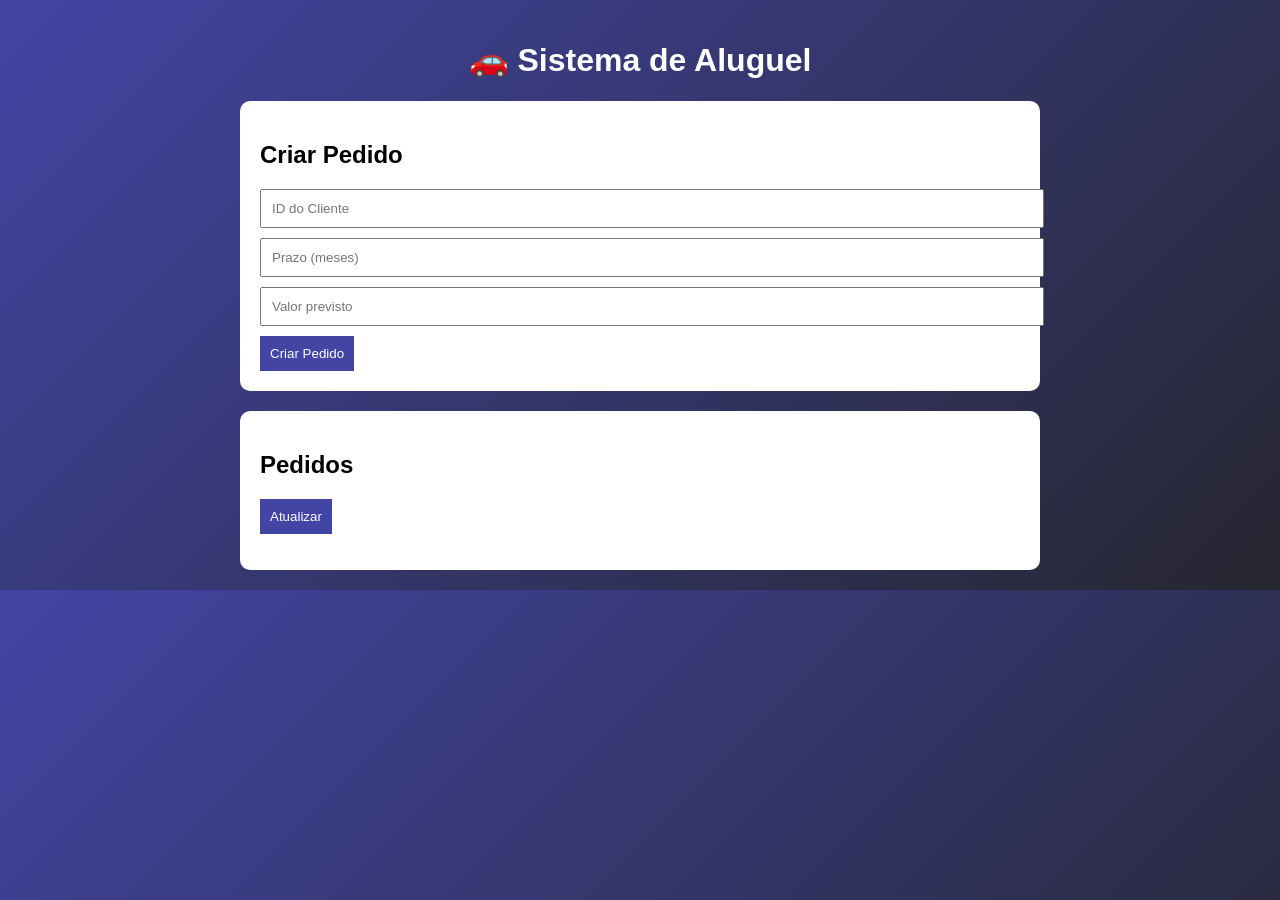
==== aluguelcarros/src/main/resources/static/index.html @ fd9bad23 "[FIX] SpringBoot + Sprint 3" ====
<!DOCTYPE html>
<html lang="pt-BR">
<head>
    <meta charset="UTF-8">
    <title>Aluguel de Carros</title>
    <link rel="stylesheet" href="style.css">
</head>
<body>

<div class="container">

    <h1>🚗 Sistema de Aluguel</h1>

    <div class="card">
        <h2>Criar Pedido</h2>

        <input id="clienteId" placeholder="ID do Cliente">
        <input id="prazo" placeholder="Prazo (meses)">
        <input id="valor" placeholder="Valor previsto">

        <button onclick="criarPedido()">Criar Pedido</button>
    </div>

    <div class="card">
        <h2>Pedidos</h2>
        <button onclick="listarPedidos()">Atualizar</button>

        <ul id="lista"></ul>
    </div>

</div>

<script src="script.js"></script>
</body>
</html>
---- aluguelcarros/src/main/resources/static/style.css ----
body {
    font-family: Arial, sans-serif;
    background: linear-gradient(135deg, #4245A4, #262630);
    color: white;
    margin: 0;
    padding: 0;
}

.container {
    max-width: 800px;
    margin: auto;
    padding: 20px;
}

h1 {
    text-align: center;
}

.card {
    background: white;
    color: black;
    padding: 20px;
    margin-top: 20px;
    border-radius: 10px;
}

input {
    display: block;
    width: 100%;
    margin-bottom: 10px;
    padding: 10px;
}

button {
    padding: 10px;
    background: #4245A4;
    color: white;
    border: none;
    cursor: pointer;
}

button:hover {
    background: #262630;
}

li {
    margin-top: 10px;
    padding: 10px;
    background: #f1f1f1;
    border-radius: 5px;
}
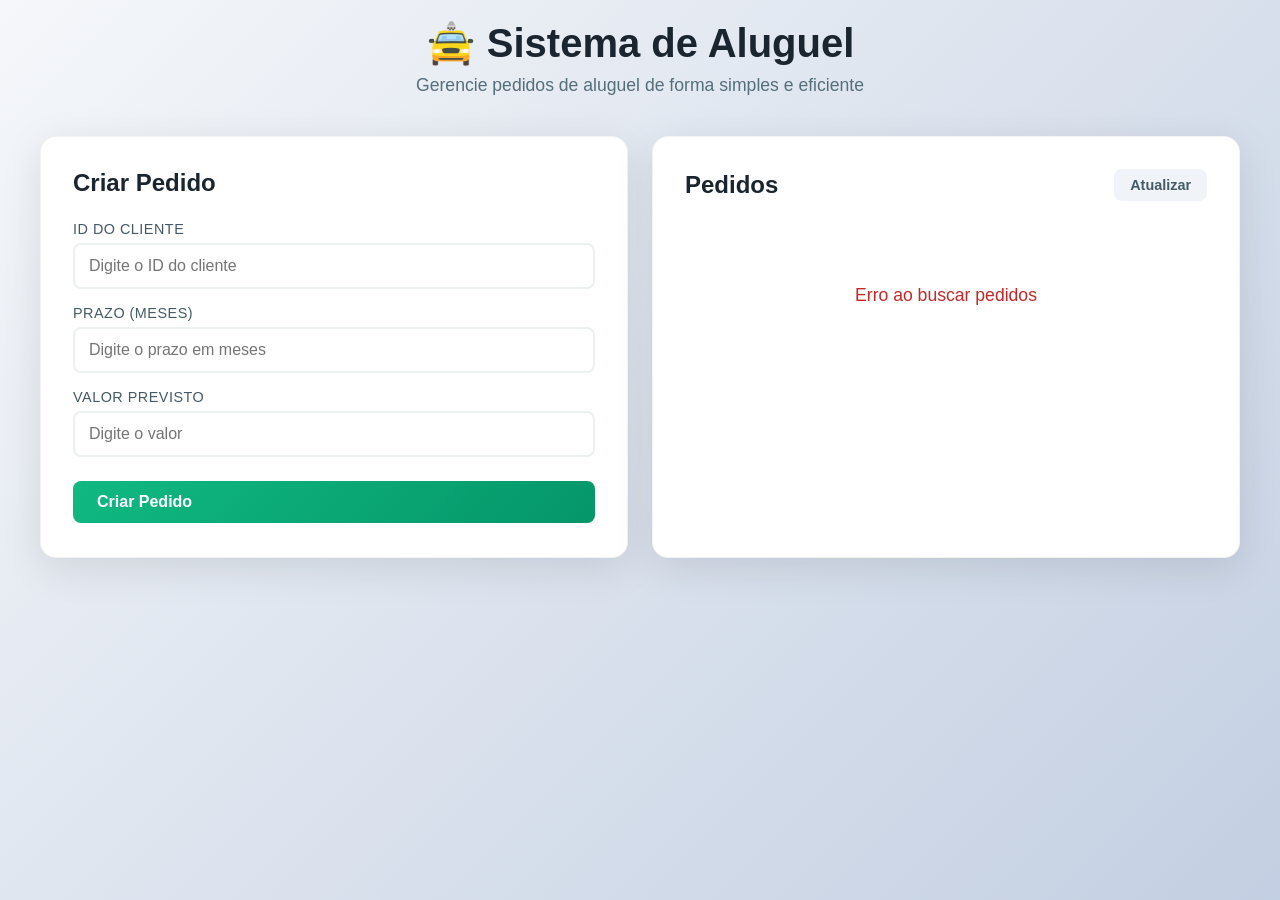
==== commit 6316f8a6: "[FIX] HTML + CSS + JS" ====
--- a/aluguelcarros/src/main/resources/static/index.html
+++ b/aluguelcarros/src/main/resources/static/index.html
@@ -2,32 +2,48 @@
 <html lang="pt-BR">
 <head>
     <meta charset="UTF-8">
+    <meta name="viewport" content="width=device-width, initial-scale=1.0">
     <title>Aluguel de Carros</title>
     <link rel="stylesheet" href="style.css">
 </head>
 <body>
 
 <div class="container">
+    <header>
+        <h1>🚖 Sistema de Aluguel</h1>
+        <p>Gerencie pedidos de aluguel de forma simples e eficiente</p>
+    </header>
 
-    <h1>🚗 Sistema de Aluguel</h1>
+    <div class="content">
+        <div class="card">
+            <h2>Criar Pedido</h2>
 
-    <div class="card">
-        <h2>Criar Pedido</h2>
+            <div class="form-group">
+                <label for="clienteId">ID do Cliente</label>
+                <input type="number" id="clienteId" placeholder="Digite o ID do cliente" min="1">
+            </div>
 
-        <input id="clienteId" placeholder="ID do Cliente">
-        <input id="prazo" placeholder="Prazo (meses)">
-        <input id="valor" placeholder="Valor previsto">
+            <div class="form-group">
+                <label for="prazo">Prazo (meses)</label>
+                <input type="number" id="prazo" placeholder="Digite o prazo em meses" min="1">
+            </div>
 
-        <button onclick="criarPedido()">Criar Pedido</button>
+            <div class="form-group">
+                <label for="valor">Valor Previsto</label>
+                <input type="number" id="valor" placeholder="Digite o valor" min="0" step="0.01">
+            </div>
+
+            <button class="btn btn-create" onclick="criarPedido()">Criar Pedido</button>
+        </div>
+
+        <div class="card">
+            <div class="card-header">
+                <h2>Pedidos</h2>
+                <button class="btn btn-refresh" onclick="listarPedidos()">Atualizar</button>
+            </div>
+            <ul id="lista"></ul>
+        </div>
     </div>
-
-    <div class="card">
-        <h2>Pedidos</h2>
-        <button onclick="listarPedidos()">Atualizar</button>
-
-        <ul id="lista"></ul>
-    </div>
-
 </div>
 
 <script src="script.js"></script>
--- a/aluguelcarros/src/main/resources/static/style.css
+++ b/aluguelcarros/src/main/resources/static/style.css
@@ -1,51 +1,326 @@
-body {
-    font-family: Arial, sans-serif;
-    background: linear-gradient(135deg, #4245A4, #262630);
-    color: white;
+* {
     margin: 0;
     padding: 0;
+    box-sizing: border-box;
+}
+
+body {
+    font-family: -apple-system, BlinkMacSystemFont, 'Segoe UI', 'Roboto', 'Oxygen', 'Ubuntu', 'Cantarell', sans-serif;
+    background: linear-gradient(135deg, #f5f7fa 0%, #c3cfe2 100%);
+    color: #2c3e50;
+    min-height: 100vh;
+    padding: 20px;
 }
 
 .container {
-    max-width: 800px;
-    margin: auto;
-    padding: 20px;
-}
-
-h1 {
+    max-width: 1200px;
+    margin: 0 auto;
+}
+
+header {
     text-align: center;
+    margin-bottom: 40px;
+    animation: slideDown 0.6s ease-out;
+}
+
+header h1 {
+    font-size: 2.5rem;
+    font-weight: 700;
+    color: #1a252f;
+    margin-bottom: 8px;
+    display: flex;
+    align-items: center;
+    justify-content: center;
+    gap: 12px;
+}
+
+header p {
+    font-size: 1.1rem;
+    color: #546e7a;
+    font-weight: 300;
+}
+
+.content {
+    display: grid;
+    grid-template-columns: 1fr 1fr;
+    gap: 24px;
+    margin-bottom: 40px;
+}
+
+@media (max-width: 768px) {
+    .content {
+        grid-template-columns: 1fr;
+    }
+
+    header h1 {
+        font-size: 1.8rem;
+    }
 }
 
 .card {
     background: white;
-    color: black;
+    border-radius: 16px;
+    padding: 32px;
+    box-shadow: 0 10px 40px rgba(0, 0, 0, 0.1);
+    border: 1px solid rgba(0, 0, 0, 0.05);
+    transition: transform 0.3s ease, box-shadow 0.3s ease;
+    animation: slideUp 0.6s ease-out;
+}
+
+.card:hover {
+    transform: translateY(-2px);
+    box-shadow: 0 20px 60px rgba(0, 0, 0, 0.15);
+}
+
+.card h2 {
+    font-size: 1.5rem;
+    color: #1a252f;
+    margin-bottom: 24px;
+    font-weight: 600;
+}
+
+.form-group {
+    margin-bottom: 16px;
+}
+
+label {
+    display: block;
+    font-size: 0.9rem;
+    font-weight: 500;
+    color: #455a64;
+    margin-bottom: 6px;
+    text-transform: uppercase;
+    letter-spacing: 0.5px;
+}
+
+input[type="text"],
+input[type="number"] {
+    width: 100%;
+    padding: 12px 14px;
+    border: 2px solid #ecf0f1;
+    border-radius: 8px;
+    font-size: 1rem;
+    font-family: inherit;
+    transition: border-color 0.3s ease, box-shadow 0.3s ease;
+}
+
+input[type="text"]:focus,
+input[type="number"]:focus {
+    outline: none;
+    border-color: #10b981;
+    box-shadow: 0 0 0 3px rgba(16, 185, 129, 0.1);
+}
+
+.btn {
+    padding: 12px 24px;
+    border: none;
+    border-radius: 8px;
+    font-size: 1rem;
+    font-weight: 600;
+    cursor: pointer;
+    transition: all 0.3s ease;
+    display: inline-flex;
+    align-items: center;
+    gap: 8px;
+    font-family: inherit;
+}
+
+.btn-create {
+    width: 100%;
+    background: linear-gradient(135deg, #10b981 0%, #059669 100%);
+    color: white;
+    margin-top: 8px;
+}
+
+.btn-create:hover:not(:disabled) {
+    transform: translateY(-2px);
+    box-shadow: 0 10px 25px rgba(16, 185, 129, 0.3);
+}
+
+.btn-create:disabled {
+    opacity: 0.7;
+    cursor: not-allowed;
+}
+
+.btn-refresh {
+    background: #f0f4f8;
+    color: #455a64;
+    padding: 8px 16px;
+    font-size: 0.9rem;
+}
+
+.btn-refresh:hover:not(:disabled) {
+    background: #e0e8f0;
+}
+
+.btn-refresh:disabled {
+    opacity: 0.6;
+    cursor: not-allowed;
+}
+
+.card-header {
+    display: flex;
+    align-items: center;
+    justify-content: space-between;
+    margin-bottom: 24px;
+}
+
+.card-header h2 {
+    margin: 0;
+}
+
+#lista {
+    min-height: 300px;
+}
+
+.order-card {
+    background: #f8fafc;
+    border: 1px solid #e2e8f0;
+    border-radius: 12px;
     padding: 20px;
-    margin-top: 20px;
-    border-radius: 10px;
-}
-
-input {
-    display: block;
-    width: 100%;
-    margin-bottom: 10px;
-    padding: 10px;
-}
-
-button {
-    padding: 10px;
-    background: #4245A4;
-    color: white;
-    border: none;
-    cursor: pointer;
-}
-
-button:hover {
-    background: #262630;
-}
-
-li {
-    margin-top: 10px;
-    padding: 10px;
-    background: #f1f1f1;
-    border-radius: 5px;
+    margin-bottom: 16px;
+    transition: all 0.3s ease;
+    animation: fadeIn 0.4s ease-out;
+}
+
+.order-card:hover {
+    border-color: #10b981;
+    box-shadow: 0 8px 24px rgba(16, 185, 129, 0.12);
+    transform: translateY(-1px);
+}
+
+.order-header {
+    display: flex;
+    align-items: center;
+    justify-content: space-between;
+    margin-bottom: 16px;
+    padding-bottom: 12px;
+    border-bottom: 1px solid #e2e8f0;
+}
+
+.order-id {
+    font-weight: 700;
+    color: #1a252f;
+    font-size: 1.1rem;
+}
+
+.status-badge {
+    padding: 6px 12px;
+    border-radius: 20px;
+    font-size: 0.85rem;
+    font-weight: 600;
+    text-transform: uppercase;
+    letter-spacing: 0.5px;
+}
+
+.status-concluido {
+    background: #dcfce7;
+    color: #166534;
+    border: 1px solid #bbf7d0;
+}
+
+.status-pendente {
+    background: #fef3c7;
+    color: #92400e;
+    border: 1px solid #fde68a;
+}
+
+.status-cancelado {
+    background: #fee2e2;
+    color: #991b1b;
+    border: 1px solid #fecaca;
+}
+
+.order-grid {
+    display: grid;
+    grid-template-columns: repeat(auto-fit, minmax(120px, 1fr));
+    gap: 16px;
+}
+
+.order-field {
+    display: flex;
+    flex-direction: column;
+    gap: 4px;
+}
+
+.field-label {
+    font-size: 0.8rem;
+    font-weight: 600;
+    color: #78909c;
+    text-transform: uppercase;
+    letter-spacing: 0.3px;
+}
+
+.field-value {
+    font-size: 1rem;
+    font-weight: 700;
+    color: #1a252f;
+}
+
+.empty-state,
+.error-state {
+    text-align: center;
+    padding: 60px 20px;
+    color: #78909c;
+    font-size: 1.1rem;
+}
+
+.empty-state {
+    color: #90a4ae;
+}
+
+.error-state {
+    color: #c62828;
+}
+
+.loading {
+    display: flex;
+    align-items: center;
+    justify-content: center;
+    padding: 60px 20px;
+}
+
+.spinner {
+    width: 40px;
+    height: 40px;
+    border: 4px solid #ecf0f1;
+    border-top: 4px solid #10b981;
+    border-radius: 50%;
+    animation: spin 0.8s linear infinite;
+}
+
+@keyframes spin {
+    0% { transform: rotate(0deg); }
+    100% { transform: rotate(360deg); }
+}
+
+@keyframes slideDown {
+    from {
+        opacity: 0;
+        transform: translateY(-20px);
+    }
+    to {
+        opacity: 1;
+        transform: translateY(0);
+    }
+}
+
+@keyframes slideUp {
+    from {
+        opacity: 0;
+        transform: translateY(20px);
+    }
+    to {
+        opacity: 1;
+        transform: translateY(0);
+    }
+}
+
+@keyframes fadeIn {
+    from {
+        opacity: 0;
+    }
+    to {
+        opacity: 1;
+    }
 }
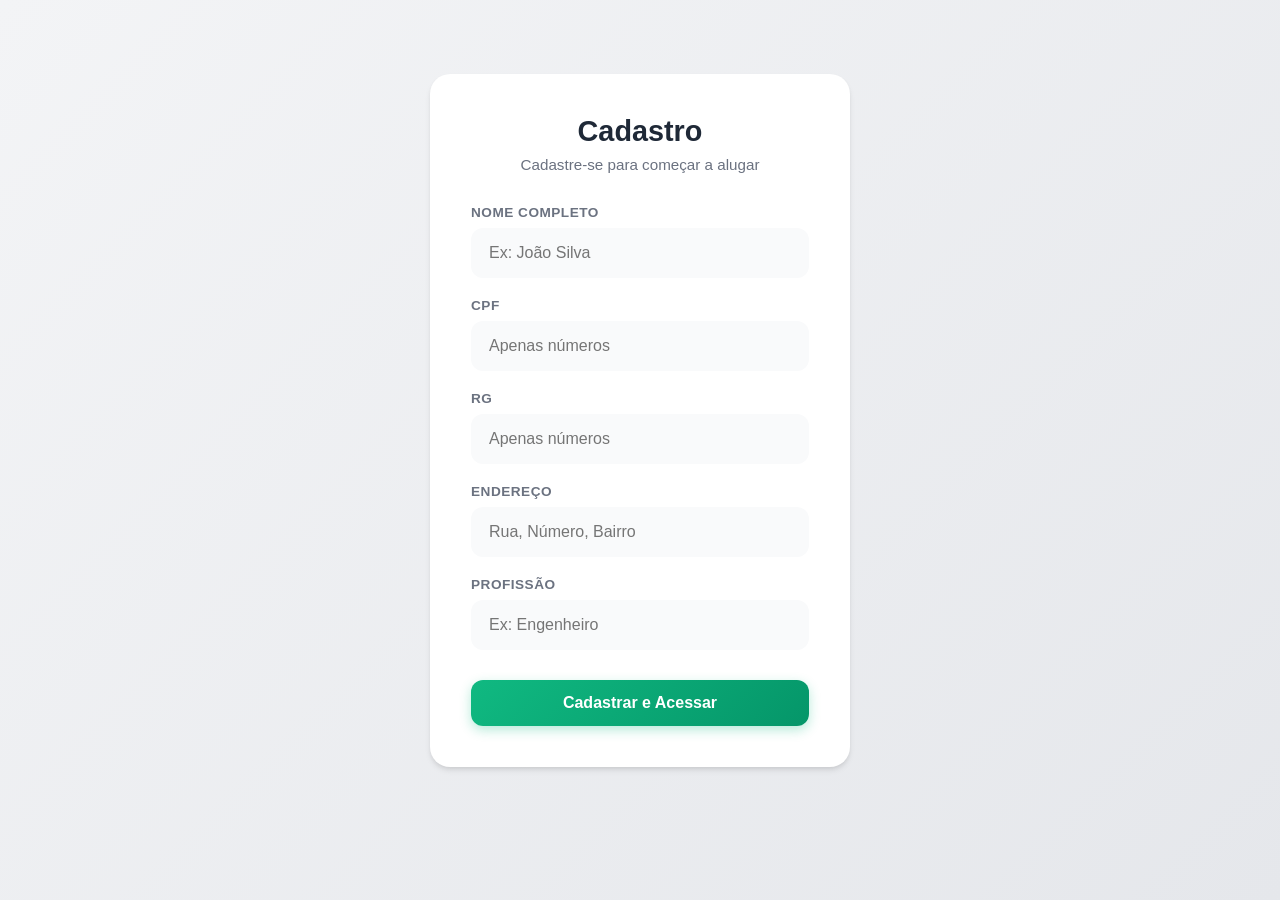
==== commit 5c1c2e33: "[FIX] HTML + CSS + JS" ====
--- a/aluguelcarros/src/main/resources/static/index.html
+++ b/aluguelcarros/src/main/resources/static/index.html
@@ -9,39 +9,75 @@
 <body>
 
 <div class="container">
-    <header>
-        <h1>🚖 Sistema de Aluguel</h1>
-        <p>Gerencie pedidos de aluguel de forma simples e eficiente</p>
-    </header>
 
-    <div class="content">
-        <div class="card">
-            <h2>Criar Pedido</h2>
+    <div id="tela-login" class="card login-card">
+        <div class="login-card-header">
+            <h1>Cadastro</h1>
+            <p>Cadastre-se para começar a alugar</p>
+        </div>
 
-            <div class="form-group">
-                <label for="clienteId">ID do Cliente</label>
-                <input type="number" id="clienteId" placeholder="Digite o ID do cliente" min="1">
+        <div class="form-group">
+            <label for="regNome">Nome Completo</label>
+            <input type="text" id="regNome" placeholder="Ex: João Silva">
+        </div>
+
+        <div class="form-group">
+            <label for="regCpf">CPF</label>
+            <input type="text" id="regCpf" placeholder="Apenas números">
+        </div>
+
+        <div class="form-group">
+            <label for="regRg">RG</label>
+            <input type="text" id="regRg" placeholder="Apenas números">
+        </div>
+
+        <div class="form-group">
+            <label for="regEndereco">Endereço</label>
+            <input type="text" id="regEndereco" placeholder="Rua, Número, Bairro">
+        </div>
+
+        <div class="form-group">
+            <label for="regProfissao">Profissão</label>
+            <input type="text" id="regProfissao" placeholder="Ex: Engenheiro">
+        </div>
+
+        <button class="btn btn-create" onclick="cadastrarEEntrar()">Cadastrar e Acessar</button>
+    </div>
+
+    <div id="tela-principal" class="hidden">
+
+        <header class="dashboard-header">
+            <div>
+                <h1>🚖 Sistema de Aluguel</h1>
+                <p>Olá, <strong id="userNameDisplay"></strong>!</p>
+            </div>
+            <button class="btn-logout" onclick="sairSistema()">Sair</button>
+        </header>
+
+        <div class="content">
+            <div class="card">
+                <h2>Novo Pedido</h2>
+
+                <div class="form-group">
+                    <label for="prazo">Prazo (meses)</label>
+                    <input type="number" id="prazo" placeholder="Digite o prazo em meses" min="1">
+                </div>
+
+                <div class="form-group">
+                    <label for="valor">Valor Previsto (R$)</label>
+                    <input type="number" id="valor" placeholder="Digite o valor" min="0" step="0.01">
+                </div>
+
+                <button class="btn btn-create" onclick="criarPedido()">Criar Pedido</button>
             </div>
 
-            <div class="form-group">
-                <label for="prazo">Prazo (meses)</label>
-                <input type="number" id="prazo" placeholder="Digite o prazo em meses" min="1">
+            <div class="card">
+                <div class="card-header">
+                    <h2>Meus Pedidos</h2>
+                    <button class="btn btn-refresh" onclick="listarPedidos()">Atualizar</button>
+                </div>
+                <div id="lista"></div>
             </div>
-
-            <div class="form-group">
-                <label for="valor">Valor Previsto</label>
-                <input type="number" id="valor" placeholder="Digite o valor" min="0" step="0.01">
-            </div>
-
-            <button class="btn btn-create" onclick="criarPedido()">Criar Pedido</button>
-        </div>
-
-        <div class="card">
-            <div class="card-header">
-                <h2>Pedidos</h2>
-                <button class="btn btn-refresh" onclick="listarPedidos()">Atualizar</button>
-            </div>
-            <ul id="lista"></ul>
         </div>
     </div>
 </div>
--- a/aluguelcarros/src/main/resources/static/style.css
+++ b/aluguelcarros/src/main/resources/static/style.css
@@ -1,3 +1,17 @@
+:root {
+    --primary-color: #10b981;
+    --primary-hover: #059669;
+    --bg-gradient-start: #f3f4f6;
+    --bg-gradient-end: #e5e7eb;
+    --card-bg: #ffffff;
+    --text-main: #1f2937;
+    --text-muted: #6b7280;
+    --border-color: #e5e7eb;
+    --input-bg: #f9fafb;
+    --shadow-sm: 0 4px 6px -1px rgba(0, 0, 0, 0.1), 0 2px 4px -1px rgba(0, 0, 0, 0.06);
+    --shadow-lg: 0 20px 25px -5px rgba(0, 0, 0, 0.1), 0 10px 10px -5px rgba(0, 0, 0, 0.04);
+}
+
 * {
     margin: 0;
     padding: 0;
@@ -5,90 +19,149 @@
 }
 
 body {
-    font-family: -apple-system, BlinkMacSystemFont, 'Segoe UI', 'Roboto', 'Oxygen', 'Ubuntu', 'Cantarell', sans-serif;
-    background: linear-gradient(135deg, #f5f7fa 0%, #c3cfe2 100%);
-    color: #2c3e50;
+    font-family: -apple-system, BlinkMacSystemFont, 'Inter', 'Segoe UI', 'Roboto', sans-serif;
+    background: linear-gradient(135deg, var(--bg-gradient-start) 0%, var(--bg-gradient-end) 100%);
+    color: var(--text-main);
     min-height: 100vh;
     padding: 20px;
+    display: flex;
+    flex-direction: column;
 }
 
 .container {
     max-width: 1200px;
+    width: 100%;
     margin: 0 auto;
-}
-
-header {
-    text-align: center;
-    margin-bottom: 40px;
-    animation: slideDown 0.6s ease-out;
-}
-
-header h1 {
-    font-size: 2.5rem;
-    font-weight: 700;
-    color: #1a252f;
-    margin-bottom: 8px;
-    display: flex;
-    align-items: center;
-    justify-content: center;
-    gap: 12px;
-}
-
-header p {
-    font-size: 1.1rem;
-    color: #546e7a;
-    font-weight: 300;
+    flex: 1;
+}
+
+.hidden {
+    display: none !important;
+}
+
+#tela-principal {
+    animation: fadeIn 0.5s ease-out;
+}
+
+/* Novo Header e Botão de Sair */
+.dashboard-header {
+    display: flex;
+    justify-content: space-between;
+    align-items: center;
+    background: var(--card-bg);
+    padding: 24px 32px;
+    border-radius: 20px;
+    box-shadow: var(--shadow-sm);
+    margin-bottom: 32px;
+    border: 1px solid rgba(255, 255, 255, 0.5);
+}
+
+.dashboard-header h1 {
+    font-size: 1.6rem;
+    font-weight: 800;
+    color: var(--text-main);
+    margin-bottom: 4px;
+}
+
+.dashboard-header p {
+    font-size: 1rem;
+    color: var(--text-muted);
+}
+
+.btn-logout {
+    background: #fff1f2;
+    color: #e11d48;
+    border: 1px solid #fecdd3;
+    padding: 10px 24px;
+    border-radius: 12px;
+    font-weight: 600;
+    font-size: 0.95rem;
+    cursor: pointer;
+    transition: all 0.2s ease;
+}
+
+.btn-logout:hover {
+    background: #ffe4e6;
+    border-color: #fb7185;
+    transform: translateY(-2px);
+    box-shadow: 0 4px 12px rgba(225, 29, 72, 0.15);
+}
+
+.btn-logout:active {
+    transform: translateY(0);
 }
 
 .content {
     display: grid;
-    grid-template-columns: 1fr 1fr;
-    gap: 24px;
-    margin-bottom: 40px;
-}
-
-@media (max-width: 768px) {
+    grid-template-columns: 350px 1fr;
+    gap: 30px;
+    align-items: start;
+}
+
+@media (max-width: 860px) {
     .content {
         grid-template-columns: 1fr;
     }
-
-    header h1 {
-        font-size: 1.8rem;
-    }
 }
 
 .card {
-    background: white;
-    border-radius: 16px;
+    background: var(--card-bg);
+    border-radius: 20px;
     padding: 32px;
-    box-shadow: 0 10px 40px rgba(0, 0, 0, 0.1);
-    border: 1px solid rgba(0, 0, 0, 0.05);
+    box-shadow: var(--shadow-sm);
+    border: 1px solid rgba(255, 255, 255, 0.5);
     transition: transform 0.3s ease, box-shadow 0.3s ease;
+}
+
+.card:hover {
+    box-shadow: var(--shadow-lg);
+}
+
+.card h2 {
+    font-size: 1.4rem;
+    color: var(--text-main);
+    margin-bottom: 24px;
+    font-weight: 700;
+}
+
+/* Card de Login/Cadastro */
+.login-card {
+    max-width: 420px;
+    margin: 6vh auto;
+    padding: 40px;
     animation: slideUp 0.6s ease-out;
 }
 
-.card:hover {
-    transform: translateY(-2px);
-    box-shadow: 0 20px 60px rgba(0, 0, 0, 0.15);
-}
-
-.card h2 {
-    font-size: 1.5rem;
-    color: #1a252f;
-    margin-bottom: 24px;
-    font-weight: 600;
+.login-card-header {
+    text-align: center;
+    margin-bottom: 32px;
+    display: flex;
+    flex-direction: column;
+    align-items: center;
+}
+
+.login-card-header h1 {
+    font-size: 1.8rem;
+    color: var(--text-main);
+    margin-bottom: 8px;
+    width: 100%;
+}
+
+.login-card-header p {
+    color: var(--text-muted);
+    font-size: 0.95rem;
 }
 
 .form-group {
-    margin-bottom: 16px;
+    margin-bottom: 20px;
 }
 
 label {
     display: block;
-    font-size: 0.9rem;
-    font-weight: 500;
-    color: #455a64;
-    margin-bottom: 6px;
+    font-size: 0.85rem;
+    font-weight: 600;
+    color: var(--text-muted);
+    margin-bottom: 8px;
     text-transform: uppercase;
     letter-spacing: 0.5px;
 }
@@ -96,66 +169,66 @@
 input[type="text"],
 input[type="number"] {
     width: 100%;
-    padding: 12px 14px;
-    border: 2px solid #ecf0f1;
-    border-radius: 8px;
+    padding: 14px 16px;
+    background-color: var(--input-bg);
+    border: 2px solid transparent;
+    border-radius: 12px;
     font-size: 1rem;
-    font-family: inherit;
-    transition: border-color 0.3s ease, box-shadow 0.3s ease;
+    color: var(--text-main);
+    transition: all 0.3s ease;
 }
 
 input[type="text"]:focus,
 input[type="number"]:focus {
     outline: none;
-    border-color: #10b981;
-    box-shadow: 0 0 0 3px rgba(16, 185, 129, 0.1);
+    background-color: #fff;
+    border-color: var(--primary-color);
+    box-shadow: 0 0 0 4px rgba(16, 185, 129, 0.1);
 }
 
 .btn {
-    padding: 12px 24px;
+    padding: 14px 24px;
     border: none;
-    border-radius: 8px;
+    border-radius: 12px;
     font-size: 1rem;
     font-weight: 600;
     cursor: pointer;
-    transition: all 0.3s ease;
+    transition: all 0.2s ease;
     display: inline-flex;
     align-items: center;
+    justify-content: center;
     gap: 8px;
-    font-family: inherit;
 }
 
 .btn-create {
     width: 100%;
-    background: linear-gradient(135deg, #10b981 0%, #059669 100%);
+    background: linear-gradient(135deg, var(--primary-color) 0%, var(--primary-hover) 100%);
     color: white;
-    margin-top: 8px;
+    margin-top: 10px;
+    box-shadow: 0 4px 12px rgba(16, 185, 129, 0.3);
 }
 
 .btn-create:hover:not(:disabled) {
     transform: translateY(-2px);
-    box-shadow: 0 10px 25px rgba(16, 185, 129, 0.3);
+    box-shadow: 0 6px 16px rgba(16, 185, 129, 0.4);
 }
 
 .btn-create:disabled {
     opacity: 0.7;
     cursor: not-allowed;
+    transform: none;
 }
 
 .btn-refresh {
-    background: #f0f4f8;
-    color: #455a64;
-    padding: 8px 16px;
+    background: var(--input-bg);
+    color: var(--text-main);
+    padding: 10px 20px;
     font-size: 0.9rem;
+    border: 1px solid var(--border-color);
 }
 
 .btn-refresh:hover:not(:disabled) {
-    background: #e0e8f0;
-}
-
-.btn-refresh:disabled {
-    opacity: 0.6;
-    cursor: not-allowed;
+    background: #e5e7eb;
 }
 
 .card-header {
@@ -163,6 +236,8 @@
     align-items: center;
     justify-content: space-between;
     margin-bottom: 24px;
+    padding-bottom: 16px;
+    border-bottom: 1px solid var(--border-color);
 }
 
 .card-header h2 {
@@ -170,157 +245,110 @@
 }
 
 #lista {
-    min-height: 300px;
+    min-height: 200px;
+    display: flex;
+    flex-direction: column;
+    gap: 16px;
 }
 
 .order-card {
-    background: #f8fafc;
-    border: 1px solid #e2e8f0;
-    border-radius: 12px;
-    padding: 20px;
-    margin-bottom: 16px;
+    background: #fff;
+    border: 1px solid var(--border-color);
+    border-radius: 16px;
+    padding: 24px;
     transition: all 0.3s ease;
     animation: fadeIn 0.4s ease-out;
 }
 
 .order-card:hover {
-    border-color: #10b981;
-    box-shadow: 0 8px 24px rgba(16, 185, 129, 0.12);
-    transform: translateY(-1px);
+    border-color: var(--primary-color);
+    box-shadow: var(--shadow-sm);
+    transform: translateX(4px);
 }
 
 .order-header {
     display: flex;
     align-items: center;
     justify-content: space-between;
-    margin-bottom: 16px;
-    padding-bottom: 12px;
-    border-bottom: 1px solid #e2e8f0;
+    margin-bottom: 20px;
 }
 
 .order-id {
+    font-weight: 800;
+    color: var(--text-main);
+    font-size: 1.15rem;
+}
+
+.status-badge {
+    padding: 6px 14px;
+    border-radius: 20px;
+    font-size: 0.8rem;
     font-weight: 700;
-    color: #1a252f;
-    font-size: 1.1rem;
-}
-
-.status-badge {
-    padding: 6px 12px;
-    border-radius: 20px;
-    font-size: 0.85rem;
-    font-weight: 600;
     text-transform: uppercase;
     letter-spacing: 0.5px;
 }
 
-.status-concluido {
-    background: #dcfce7;
-    color: #166534;
-    border: 1px solid #bbf7d0;
-}
-
-.status-pendente {
-    background: #fef3c7;
-    color: #92400e;
-    border: 1px solid #fde68a;
-}
-
-.status-cancelado {
-    background: #fee2e2;
-    color: #991b1b;
-    border: 1px solid #fecaca;
-}
+.status-concluido { background: #dcfce7; color: #166534; }
+.status-pendente { background: #fef3c7; color: #92400e; }
+.status-cancelado { background: #fee2e2; color: #991b1b; }
+.status-ativo { background: #dbeafe; color: #1e40af; }
 
 .order-grid {
     display: grid;
-    grid-template-columns: repeat(auto-fit, minmax(120px, 1fr));
-    gap: 16px;
+    grid-template-columns: repeat(auto-fit, minmax(100px, 1fr));
+    gap: 20px;
+    padding-top: 16px;
+    border-top: 1px dashed var(--border-color);
 }
 
 .order-field {
     display: flex;
     flex-direction: column;
-    gap: 4px;
+    gap: 6px;
 }
 
 .field-label {
-    font-size: 0.8rem;
-    font-weight: 600;
-    color: #78909c;
+    font-size: 0.75rem;
+    font-weight: 700;
+    color: var(--text-muted);
     text-transform: uppercase;
-    letter-spacing: 0.3px;
 }
 
 .field-value {
-    font-size: 1rem;
+    font-size: 1.1rem;
     font-weight: 700;
-    color: #1a252f;
-}
-
-.empty-state,
-.error-state {
+    color: var(--text-main);
+}
+
+.empty-state, .error-state {
     text-align: center;
-    padding: 60px 20px;
-    color: #78909c;
-    font-size: 1.1rem;
-}
-
-.empty-state {
-    color: #90a4ae;
-}
-
-.error-state {
-    color: #c62828;
-}
+    padding: 40px 20px;
+    font-size: 1.05rem;
+    font-weight: 500;
+    background: var(--input-bg);
+    border-radius: 12px;
+    border: 1px dashed #d1d5db;
+}
+
+.empty-state { color: var(--text-muted); }
+.error-state { color: #ef4444; border-color: #fca5a5; background: #fef2f2; }
 
 .loading {
     display: flex;
     align-items: center;
     justify-content: center;
-    padding: 60px 20px;
+    padding: 40px;
 }
 
 .spinner {
-    width: 40px;
-    height: 40px;
-    border: 4px solid #ecf0f1;
-    border-top: 4px solid #10b981;
+    width: 36px;
+    height: 36px;
+    border: 3px solid #e5e7eb;
+    border-top: 3px solid var(--primary-color);
     border-radius: 50%;
     animation: spin 0.8s linear infinite;
 }
 
-@keyframes spin {
-    0% { transform: rotate(0deg); }
-    100% { transform: rotate(360deg); }
-}
-
-@keyframes slideDown {
-    from {
-        opacity: 0;
-        transform: translateY(-20px);
-    }
-    to {
-        opacity: 1;
-        transform: translateY(0);
-    }
-}
-
-@keyframes slideUp {
-    from {
-        opacity: 0;
-        transform: translateY(20px);
-    }
-    to {
-        opacity: 1;
-        transform: translateY(0);
-    }
-}
-
-@keyframes fadeIn {
-    from {
-        opacity: 0;
-    }
-    to {
-        opacity: 1;
-    }
-}+@keyframes spin { 100% { transform: rotate(360deg); } }
+@keyframes slideUp { from { opacity: 0; transform: translateY(30px); } to { opacity: 1; transform: translateY(0); } }
+@keyframes fadeIn { from { opacity: 0; } to { opacity: 1; } }
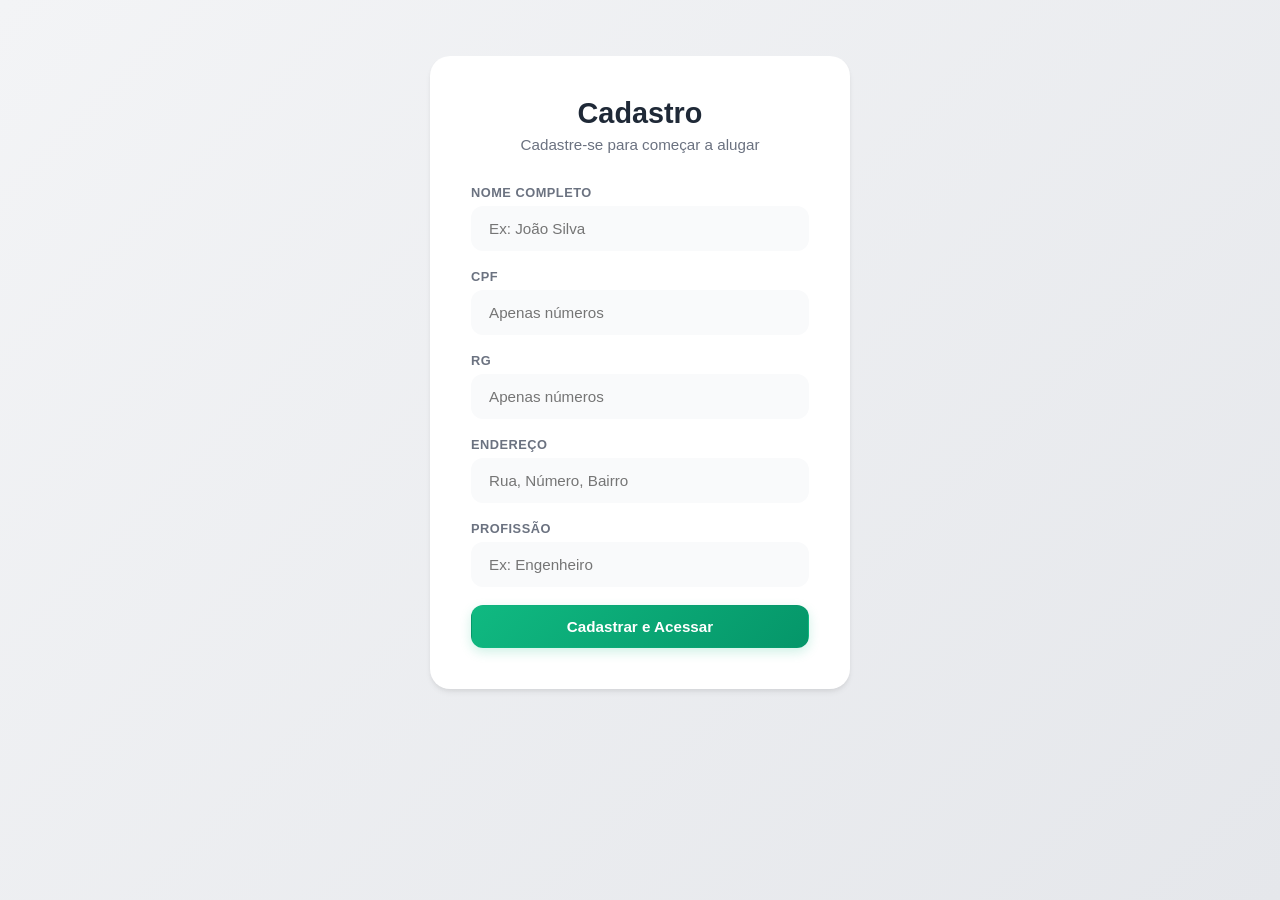
==== commit 562e1e95: "[FIX] CRUD do Cliente - HTML" ====
--- a/aluguelcarros/src/main/resources/static/index.html
+++ b/aluguelcarros/src/main/resources/static/index.html
@@ -3,7 +3,7 @@
 <head>
     <meta charset="UTF-8">
     <meta name="viewport" content="width=device-width, initial-scale=1.0">
-    <title>Aluguel de Carros</title>
+    <title>Aluguel de Carros - Dashboard</title>
     <link rel="stylesheet" href="style.css">
 </head>
 <body>
@@ -41,44 +41,85 @@
             <input type="text" id="regProfissao" placeholder="Ex: Engenheiro">
         </div>
 
-        <button class="btn btn-create" onclick="cadastrarEEntrar()">Cadastrar e Acessar</button>
+        <button class="btn btn-primary btn-full" onclick="cadastrarEEntrar()">Cadastrar e Acessar</button>
     </div>
 
     <div id="tela-principal" class="hidden">
 
         <header class="dashboard-header">
             <div>
-                <h1>🚖 Sistema de Aluguel</h1>
+                <h1>Sistema de Aluguel</h1>
                 <p>Olá, <strong id="userNameDisplay"></strong>!</p>
             </div>
-            <button class="btn-logout" onclick="sairSistema()">Sair</button>
+            <div class="header-actions">
+                <button class="btn btn-secondary" onclick="abrirPerfil()">Meu Perfil</button>
+                <button class="btn-logout" onclick="sairSistema()">Sair</button>
+            </div>
         </header>
 
-        <div class="content">
+        <div id="dashboard-content" class="content">
             <div class="card">
                 <h2>Novo Pedido</h2>
-
                 <div class="form-group">
                     <label for="prazo">Prazo (meses)</label>
                     <input type="number" id="prazo" placeholder="Digite o prazo em meses" min="1">
                 </div>
-
                 <div class="form-group">
                     <label for="valor">Valor Previsto (R$)</label>
                     <input type="number" id="valor" placeholder="Digite o valor" min="0" step="0.01">
                 </div>
-
-                <button class="btn btn-create" onclick="criarPedido()">Criar Pedido</button>
+                <button class="btn btn-primary btn-full" onclick="criarPedido()">Criar Pedido</button>
             </div>
 
             <div class="card">
                 <div class="card-header">
                     <h2>Meus Pedidos</h2>
-                    <button class="btn btn-refresh" onclick="listarPedidos()">Atualizar</button>
+                    <button class="btn btn-secondary btn-sm" onclick="listarPedidos()">Atualizar Lista</button>
                 </div>
                 <div id="lista"></div>
             </div>
         </div>
+
+        <div id="tela-perfil" class="hidden">
+            <div class="card card-profile">
+                <div class="card-header">
+                    <h2>Meus Dados</h2>
+                    <button class="btn btn-secondary btn-sm" onclick="voltarDashboard()">Voltar</button>
+                </div>
+
+                <div class="form-group">
+                    <label for="editNome">Nome Completo</label>
+                    <input type="text" id="editNome">
+                </div>
+
+                <div class="form-group row-2">
+                    <div class="form-group">
+                        <label for="editCpf">CPF</label>
+                        <input type="text" id="editCpf">
+                    </div>
+                    <div class="form-group">
+                        <label for="editRg">RG</label>
+                        <input type="text" id="editRg">
+                    </div>
+                </div>
+
+                <div class="form-group">
+                    <label for="editEndereco">Endereço</label>
+                    <input type="text" id="editEndereco">
+                </div>
+
+                <div class="form-group">
+                    <label for="editProfissao">Profissão</label>
+                    <input type="text" id="editProfissao">
+                </div>
+
+                <div class="profile-actions">
+                    <button class="btn btn-primary action-save" onclick="salvarPerfil()">Salvar</button>
+                    <button class="btn btn-danger action-delete" onclick="excluirConta()">Excluir Minha Conta</button>
+                </div>
+            </div>
+        </div>
+
     </div>
 </div>
 
--- a/aluguelcarros/src/main/resources/static/style.css
+++ b/aluguelcarros/src/main/resources/static/style.css
@@ -1,15 +1,26 @@
 :root {
-    --primary-color: #10b981;
+    --primary: #10b981;
     --primary-hover: #059669;
-    --bg-gradient-start: #f3f4f6;
+    --secondary: #6b7280;
+    --secondary-hover: #4b5563;
+    --secondary-bg: #f3f4f6;
+    --danger: #ef4444;
+    --danger-hover: #dc2626;
+    --danger-bg: #fef2f2;
+
+    --bg-body: #f3f4f6;
     --bg-gradient-end: #e5e7eb;
     --card-bg: #ffffff;
     --text-main: #1f2937;
     --text-muted: #6b7280;
     --border-color: #e5e7eb;
     --input-bg: #f9fafb;
-    --shadow-sm: 0 4px 6px -1px rgba(0, 0, 0, 0.1), 0 2px 4px -1px rgba(0, 0, 0, 0.06);
+
+    --radius-md: 12px;
+    --radius-lg: 20px;
+    --shadow-sm: 0 4px 6px -1px rgba(0, 0, 0, 0.07), 0 2px 4px -1px rgba(0, 0, 0, 0.05);
     --shadow-lg: 0 20px 25px -5px rgba(0, 0, 0, 0.1), 0 10px 10px -5px rgba(0, 0, 0, 0.04);
+    --transition: all 0.2s ease;
 }
 
 * {
@@ -19,13 +30,12 @@
 }
 
 body {
-    font-family: -apple-system, BlinkMacSystemFont, 'Inter', 'Segoe UI', 'Roboto', sans-serif;
-    background: linear-gradient(135deg, var(--bg-gradient-start) 0%, var(--bg-gradient-end) 100%);
+    font-family: -apple-system, BlinkMacSystemFont, 'Inter', 'Segoe UI', sans-serif;
+    background: linear-gradient(135deg, var(--bg-body) 0%, var(--bg-gradient-end) 100%);
     color: var(--text-main);
     min-height: 100vh;
     padding: 20px;
     display: flex;
-    flex-direction: column;
 }
 
 .container {
@@ -39,196 +49,28 @@
     display: none !important;
 }
 
-#tela-principal {
-    animation: fadeIn 0.5s ease-out;
-}
-
-/* Novo Header e Botão de Sair */
-.dashboard-header {
-    display: flex;
-    justify-content: space-between;
-    align-items: center;
-    background: var(--card-bg);
-    padding: 24px 32px;
-    border-radius: 20px;
-    box-shadow: var(--shadow-sm);
-    margin-bottom: 32px;
-    border: 1px solid rgba(255, 255, 255, 0.5);
-}
-
-.dashboard-header h1 {
-    font-size: 1.6rem;
-    font-weight: 800;
-    color: var(--text-main);
-    margin-bottom: 4px;
-}
-
-.dashboard-header p {
-    font-size: 1rem;
-    color: var(--text-muted);
-}
-
-.btn-logout {
-    background: #fff1f2;
-    color: #e11d48;
-    border: 1px solid #fecdd3;
-    padding: 10px 24px;
-    border-radius: 12px;
-    font-weight: 600;
-    font-size: 0.95rem;
-    cursor: pointer;
-    transition: all 0.2s ease;
-}
-
-.btn-logout:hover {
-    background: #ffe4e6;
-    border-color: #fb7185;
-    transform: translateY(-2px);
-    box-shadow: 0 4px 12px rgba(225, 29, 72, 0.15);
-}
-
-.btn-logout:active {
-    transform: translateY(0);
-}
-
-.content {
-    display: grid;
-    grid-template-columns: 350px 1fr;
-    gap: 30px;
-    align-items: start;
-}
-
-@media (max-width: 860px) {
-    .content {
-        grid-template-columns: 1fr;
-    }
-}
+@keyframes fadeIn { from { opacity: 0; } to { opacity: 1; } }
+@keyframes slideUp { from { opacity: 0; transform: translateY(20px); } to { opacity: 1; transform: translateY(0); } }
+
+#tela-principal { animation: fadeIn 0.4s ease-out; }
 
 .card {
     background: var(--card-bg);
-    border-radius: 20px;
+    border-radius: var(--radius-lg);
     padding: 32px;
     box-shadow: var(--shadow-sm);
     border: 1px solid rgba(255, 255, 255, 0.5);
-    transition: transform 0.3s ease, box-shadow 0.3s ease;
-}
-
-.card:hover {
-    box-shadow: var(--shadow-lg);
-}
+    transition: var(--transition);
+}
+
+.card:hover { box-shadow: var(--shadow-lg); }
 
 .card h2 {
-    font-size: 1.4rem;
+    font-size: 1.35rem;
     color: var(--text-main);
     margin-bottom: 24px;
     font-weight: 700;
-}
-
-/* Card de Login/Cadastro */
-.login-card {
-    max-width: 420px;
-    margin: 6vh auto;
-    padding: 40px;
-    animation: slideUp 0.6s ease-out;
-}
-
-.login-card-header {
-    text-align: center;
-    margin-bottom: 32px;
-    display: flex;
-    flex-direction: column;
-    align-items: center;
-}
-
-.login-card-header h1 {
-    font-size: 1.8rem;
-    color: var(--text-main);
-    margin-bottom: 8px;
-    width: 100%;
-}
-
-.login-card-header p {
-    color: var(--text-muted);
-    font-size: 0.95rem;
-}
-
-.form-group {
-    margin-bottom: 20px;
-}
-
-label {
-    display: block;
-    font-size: 0.85rem;
-    font-weight: 600;
-    color: var(--text-muted);
-    margin-bottom: 8px;
-    text-transform: uppercase;
-    letter-spacing: 0.5px;
-}
-
-input[type="text"],
-input[type="number"] {
-    width: 100%;
-    padding: 14px 16px;
-    background-color: var(--input-bg);
-    border: 2px solid transparent;
-    border-radius: 12px;
-    font-size: 1rem;
-    color: var(--text-main);
-    transition: all 0.3s ease;
-}
-
-input[type="text"]:focus,
-input[type="number"]:focus {
-    outline: none;
-    background-color: #fff;
-    border-color: var(--primary-color);
-    box-shadow: 0 0 0 4px rgba(16, 185, 129, 0.1);
-}
-
-.btn {
-    padding: 14px 24px;
-    border: none;
-    border-radius: 12px;
-    font-size: 1rem;
-    font-weight: 600;
-    cursor: pointer;
-    transition: all 0.2s ease;
-    display: inline-flex;
-    align-items: center;
-    justify-content: center;
-    gap: 8px;
-}
-
-.btn-create {
-    width: 100%;
-    background: linear-gradient(135deg, var(--primary-color) 0%, var(--primary-hover) 100%);
-    color: white;
-    margin-top: 10px;
-    box-shadow: 0 4px 12px rgba(16, 185, 129, 0.3);
-}
-
-.btn-create:hover:not(:disabled) {
-    transform: translateY(-2px);
-    box-shadow: 0 6px 16px rgba(16, 185, 129, 0.4);
-}
-
-.btn-create:disabled {
-    opacity: 0.7;
-    cursor: not-allowed;
-    transform: none;
-}
-
-.btn-refresh {
-    background: var(--input-bg);
-    color: var(--text-main);
-    padding: 10px 20px;
-    font-size: 0.9rem;
-    border: 1px solid var(--border-color);
-}
-
-.btn-refresh:hover:not(:disabled) {
-    background: #e5e7eb;
+    letter-spacing: -0.5px;
 }
 
 .card-header {
@@ -240,12 +82,204 @@
     border-bottom: 1px solid var(--border-color);
 }
 
-.card-header h2 {
-    margin: 0;
+.card-header h2 { margin: 0; }
+
+.btn {
+    padding: 12px 24px;
+    border: 1px solid transparent;
+    border-radius: var(--radius-md);
+    font-size: 0.95rem;
+    font-weight: 600;
+    cursor: pointer;
+    transition: var(--transition);
+    display: inline-flex;
+    align-items: center;
+    justify-content: center;
+    gap: 8px;
+    font-family: inherit;
+}
+
+.btn:active { transform: translateY(1px); }
+.btn:disabled { opacity: 0.6; cursor: not-allowed; transform: none !important; }
+
+.btn-full { width: 100%; }
+.btn-sm { padding: 8px 16px; font-size: 0.85rem; }
+
+.btn-primary {
+    background: linear-gradient(135deg, var(--primary) 0%, var(--primary-hover) 100%);
+    color: white;
+    box-shadow: 0 4px 12px rgba(16, 185, 129, 0.2);
+}
+
+.btn-primary:hover:not(:disabled) {
+    box-shadow: 0 6px 16px rgba(16, 185, 129, 0.3);
+    transform: translateY(-1px);
+}
+
+.btn-secondary {
+    background-color: var(--secondary-bg);
+    color: var(--text-main);
+    border-color: var(--border-color);
+}
+
+.btn-secondary:hover:not(:disabled) {
+    background-color: #e5e7eb;
+    border-color: #d1d5db;
+}
+
+.btn-danger {
+    background-color: var(--danger-bg);
+    color: var(--danger);
+    border-color: #fecaca;
+}
+
+.btn-danger:hover:not(:disabled) {
+    background-color: #fee2e2;
+    border-color: #f87171;
+    transform: translateY(-1px);
+    box-shadow: 0 4px 12px rgba(239, 68, 68, 0.1);
+}
+
+.btn-logout {
+    background: none;
+    border: none;
+    color: #e11d48;
+    font-weight: 600;
+    font-size: 0.95rem;
+    cursor: pointer;
+    padding: 8px;
+    transition: var(--transition);
+    border-radius: 8px;
+}
+
+.btn-logout:hover { background-color: #fff1f2; }
+
+.dashboard-header {
+    display: flex;
+    justify-content: space-between;
+    align-items: center;
+    background: var(--card-bg);
+    padding: 20px 32px;
+    border-radius: var(--radius-lg);
+    box-shadow: var(--shadow-sm);
+    margin-bottom: 32px;
+    border: 1px solid rgba(255, 255, 255, 0.5);
+}
+
+.dashboard-header h1 {
+    font-size: 1.5rem;
+    font-weight: 800;
+    color: var(--text-main);
+    margin-bottom: 2px;
+    letter-spacing: -0.5px;
+}
+
+.dashboard-header p {
+    font-size: 0.95rem;
+    color: var(--text-muted);
+}
+
+.header-actions {
+    display: flex;
+    align-items: center;
+    gap: 16px;
+}
+
+.content {
+    display: grid;
+    grid-template-columns: 320px 1fr;
+    gap: 30px;
+    align-items: start;
+}
+
+@media (max-width: 860px) {
+    .content { grid-template-columns: 1fr; }
+}
+
+.form-group { margin-bottom: 18px; }
+
+.form-group.row-2 {
+    display: grid;
+    grid-template-columns: 1fr 1fr;
+    gap: 16px;
+}
+
+label {
+    display: block;
+    font-size: 0.8rem;
+    font-weight: 600;
+    color: var(--text-muted);
+    margin-bottom: 6px;
+    text-transform: uppercase;
+    letter-spacing: 0.5px;
+}
+
+input {
+    width: 100%;
+    padding: 12px 16px;
+    background-color: var(--input-bg);
+    border: 2px solid transparent;
+    border-radius: var(--radius-md);
+    font-size: 0.95rem;
+    color: var(--text-main);
+    transition: var(--transition);
+    font-family: inherit;
+}
+
+input:focus {
+    outline: none;
+    background-color: #fff;
+    border-color: var(--primary);
+    box-shadow: 0 0 0 4px rgba(16, 185, 129, 0.1);
+}
+
+.login-card {
+    max-width: 420px;
+    margin: 4vh auto;
+    padding: 40px;
+    animation: slideUp 0.5s ease-out;
+}
+
+.login-card-header {
+    text-align: center;
+    margin-bottom: 32px;
+}
+
+.login-card-header h1 {
+    font-size: 1.8rem;
+    color: var(--text-main);
+    margin-bottom: 6px;
+}
+
+.login-card-header p {
+    color: var(--text-muted);
+    font-size: 0.95rem;
+}
+
+.card-profile {
+    max-width: 650px;
+    margin: 0 auto;
+    animation: fadeIn 0.3s ease-out;
+}
+
+.profile-actions {
+    display: flex;
+    gap: 16px;
+    margin-top: 32px;
+    padding-top: 24px;
+    border-top: 1px solid var(--border-color);
+}
+
+.profile-actions .action-save {
+    flex: 1;
+}
+
+.profile-actions .action-delete {
+    flex: 2;
+    white-space: nowrap;
 }
 
 #lista {
-    min-height: 200px;
     display: flex;
     flex-direction: column;
     gap: 16px;
@@ -255,34 +289,30 @@
     background: #fff;
     border: 1px solid var(--border-color);
     border-radius: 16px;
-    padding: 24px;
-    transition: all 0.3s ease;
-    animation: fadeIn 0.4s ease-out;
+    padding: 20px;
+    transition: var(--transition);
+    animation: fadeIn 0.3s ease-out;
 }
 
 .order-card:hover {
-    border-color: var(--primary-color);
+    border-color: var(--primary);
     box-shadow: var(--shadow-sm);
-    transform: translateX(4px);
+    transform: translateX(2px);
 }
 
 .order-header {
     display: flex;
     align-items: center;
     justify-content: space-between;
-    margin-bottom: 20px;
-}
-
-.order-id {
-    font-weight: 800;
-    color: var(--text-main);
-    font-size: 1.15rem;
-}
+    margin-bottom: 16px;
+}
+
+.order-id { font-weight: 800; color: var(--text-main); font-size: 1.05rem; }
 
 .status-badge {
-    padding: 6px 14px;
+    padding: 5px 12px;
     border-radius: 20px;
-    font-size: 0.8rem;
+    font-size: 0.75rem;
     font-weight: 700;
     text-transform: uppercase;
     letter-spacing: 0.5px;
@@ -295,60 +325,44 @@
 
 .order-grid {
     display: grid;
-    grid-template-columns: repeat(auto-fit, minmax(100px, 1fr));
-    gap: 20px;
+    grid-template-columns: repeat(auto-fit, minmax(120px, 1fr));
+    gap: 16px;
     padding-top: 16px;
     border-top: 1px dashed var(--border-color);
 }
 
-.order-field {
-    display: flex;
-    flex-direction: column;
-    gap: 6px;
-}
+.order-field { display: flex; flex-direction: column; gap: 4px; }
 
 .field-label {
-    font-size: 0.75rem;
+    font-size: 0.7rem;
     font-weight: 700;
     color: var(--text-muted);
     text-transform: uppercase;
 }
 
-.field-value {
-    font-size: 1.1rem;
-    font-weight: 700;
-    color: var(--text-main);
-}
+.field-value { font-size: 1rem; font-weight: 700; color: var(--text-main); }
 
 .empty-state, .error-state {
     text-align: center;
     padding: 40px 20px;
-    font-size: 1.05rem;
+    font-size: 0.95rem;
     font-weight: 500;
     background: var(--input-bg);
-    border-radius: 12px;
+    border-radius: var(--radius-md);
     border: 1px dashed #d1d5db;
-}
-
-.empty-state { color: var(--text-muted); }
+    color: var(--text-muted);
+}
+
 .error-state { color: #ef4444; border-color: #fca5a5; background: #fef2f2; }
 
-.loading {
-    display: flex;
-    align-items: center;
-    justify-content: center;
-    padding: 40px;
-}
-
+.loading { display: flex; align-items: center; justify-content: center; padding: 40px; }
 .spinner {
-    width: 36px;
-    height: 36px;
+    width: 30px;
+    height: 30px;
     border: 3px solid #e5e7eb;
-    border-top: 3px solid var(--primary-color);
+    border-top: 3px solid var(--primary);
     border-radius: 50%;
     animation: spin 0.8s linear infinite;
 }
 
-@keyframes spin { 100% { transform: rotate(360deg); } }
-@keyframes slideUp { from { opacity: 0; transform: translateY(30px); } to { opacity: 1; transform: translateY(0); } }
-@keyframes fadeIn { from { opacity: 0; } to { opacity: 1; } }+@keyframes spin { 100% { transform: rotate(360deg); } }
